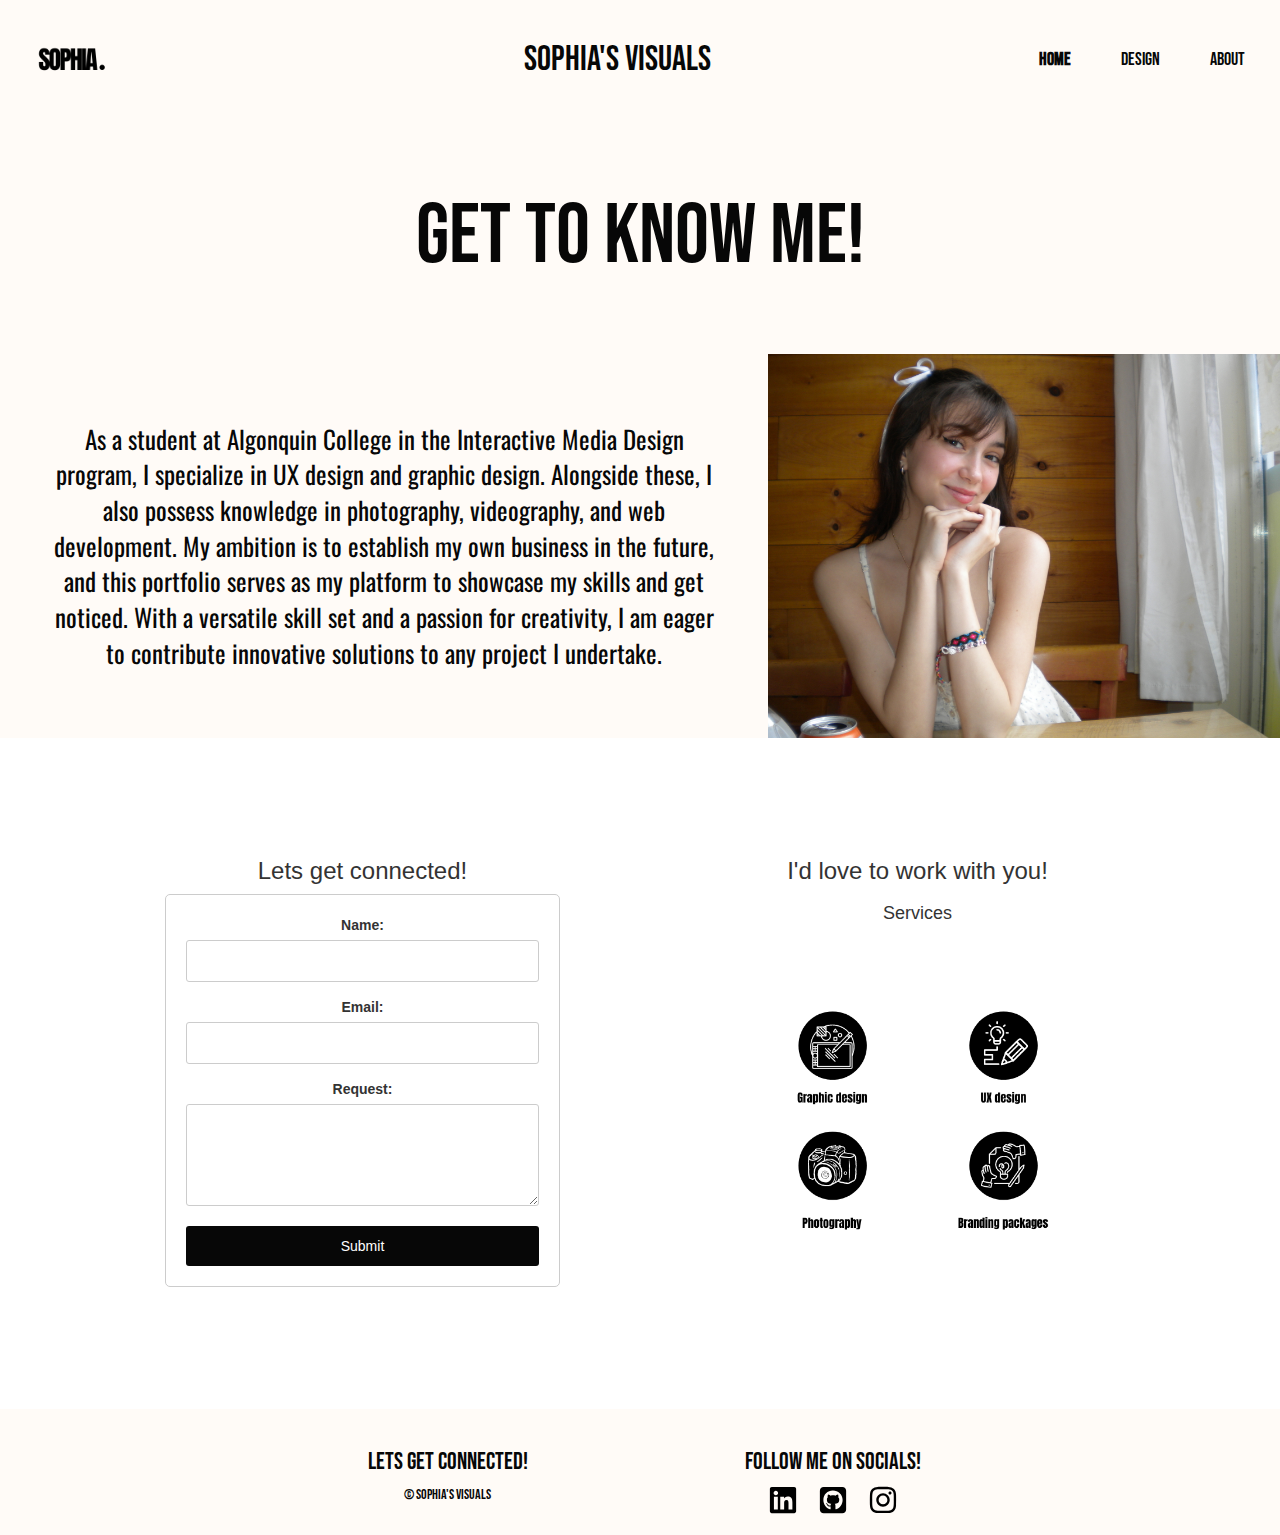
==== about.html @ 2940ab58 "commits changes" ====
<!DOCTYPE html>
<html lang="en">

<head>
    <meta charset="UTF-8">
    <meta name="viewport" content="width=device-width, initial-scale=1.0">
    <title>Home</title>
    <!-- Bootstrap CSS-->
    <link href="https://cdn.jsdelivr.net/npm/bootstrap@5.3.3/dist/css/bootstrap.min.css" rel="stylesheet"
        integrity="sha384-QWTKZyjpPEjISv5WaRU9OFeRpok6YctnYmDr5pNlyT2bRjXh0JMhjY6hW+ALEwIH" crossorigin="anonymous">
    <!-- Icon CSS -->
    <link rel="stylesheet" href="https://cdn.jsdelivr.net/npm/bootstrap-icons@1.11.3/font/bootstrap-icons.min.css">
    <!-- GOOGLE FONT  -->
    <link rel="preconnect" href="https://fonts.googleapis.com">
    <link rel="preconnect" href="https://fonts.gstatic.com" crossorigin>
    <link href="https://fonts.googleapis.com/css2?family=Bebas+Neue&display=swap" rel="stylesheet">

    <link rel="preconnect" href="https://fonts.googleapis.com">
    <link rel="preconnect" href="https://fonts.gstatic.com" crossorigin>
    <link href="https://fonts.googleapis.com/css2?family=Oswald:wght@200..700&display=swap" rel="stylesheet">
    <!-- Custom CSS -->
    <link rel="stylesheet" href="./css/main.css">
    <!-- TESTIMONIALS CSS -->
    <link rel="stylesheet" href="https://maxcdn.bootstrapcdn.com/font-awesome/4.7.0/css/font-awesome.min.css">
    <link rel="stylesheet" href="https://maxcdn.bootstrapcdn.com/bootstrap/3.3.7/css/bootstrap.min.css">
</head>

<body>
    <!-- NAVIGATION -->
    <header>
        <div class="header-container">
            <div class="logo">
                <img src="images/Sophialogo.png" alt="Sophia's Visuals logo">
            </div>
            <div class="title">SOPHIA'S VISUALS</div>
            <ul class="nav">
                <li class="nav-item">
                    <a class="nav-link active" aria-current="page" href="index.html">Home</a>
                </li>
                <li class="nav-item">
                    <a class="nav-link" href="design.html">Design</a>
                </li>
                <li class="nav-item">
                    <a class="nav-link" href="about.html">About</a>
                </li>
            </ul>
        </div>
    </header>


    <!-- BANNER -->

<main>
    <div class="banner-container">
        <div class="banner-content">
            <h2 class="banner-text">Get to know me!</h2>
        </div>
    </div>

    <div class="banner-container">
        <div class="banner-content">
            <p class="p-desc">As a student at Algonquin College in the Interactive Media Design program, I specialize in UX design and
                graphic design. Alongside these, I also possess knowledge in photography, videography, and web
                development. My ambition is to establish my own business in the future, and this portfolio serves as my
                platform to showcase my skills and get noticed. With a versatile skill set and a passion for creativity,
                I am eager to contribute innovative solutions to any project I undertake.</p>
        </div>
        <div class="banner-img">
            <img src="images/sophia.jpg" alt="photo of sophia">
        </div>
    </div>

    <!-- CONTACT FORM -->
  
    <div class="container">
        <div class="left-align">
            <h3>Lets get connected!</h3>
            <div class="contact-form-container">
                <form class="contact-form" action="#" method="post">
                    <div class="form-group">
                        <label for="name">Name:</label>
                        <input type="text" id="name" name="name" required>
                    </div>
                    <div class="form-group">
                        <label for="email">Email:</label>
                        <input type="email" id="email" name="email" required>
                    </div>
                    <div class="form-group">
                        <label for="request">Request:</label>
                        <textarea id="request" name="request" rows="4" required></textarea>
                    </div>
                    <button type="submit">Submit</button>
                </form>
            </div>
        </div>
        <div class="right-align">
            <h3>I'd love to work with you!</h3>
            <h4>Services</h4>
            <!-- Add your services here -->
            <img src="images/services.png" alt="services">
        </div>
    </div>
    

</main>
    <!-- FOOTER -->
    <footer role="contentinfo">
        <div class="container footer-container">
            <div class="left-section">
                <h3>Lets get Connected!</h3>
                <div class="footer-copyright">
                    <p>&copy; Sophia's Visuals</p>
                </div>
            </div>

            <div class="right-section">
                <h3> Follow me on socials!</h3>
                <div class="footer-social-media-icon">
                    <a href="https://www.linkedin.com/in/sophia-rodriguez-kellett-742884296/" target="_blank"
                        aria-label="Twitter">
                        <img src="images/linkedin.svg" alt="LinkedIn Icon">
                    </a>
                    <a href="https://github.com/kell0787/kell0787.github.io" target="_blank" aria-label="Github sign">
                        <img src="images/square-github.svg" alt="Github Icon">
                    </a>
                    <a href="https://www.instagram.com/visuals.sophia/" target="_blank" aria-label="Instagram">
                        <img src="images/instagram.svg" alt="Instagram icon">
                    </a>
                </div>
            </div>
        </div>
    </footer>
    <script src="https://maxcdn.bootstrapcdn.com/bootstrap/5.1.3/js/bootstrap.bundle.min.js"></script>
    <script src="https://ajax.googleapis.com/ajax/libs/jquery/1.12.4/jquery.min.js"></script>
    <script src="https://maxcdn.bootstrapcdn.com/bootstrap/3.3.7/js/bootstrap.min.js"></script>
---- css/main.css ----
/* GLOBAL STYLES */
.bebas-neue-regular {
    font-family: "Bebas Neue", sans-serif;
    font-weight: 400;
    font-style: normal;
  }
  

  .oswald-font {
    font-family: "Oswald", sans-serif;
    font-optical-sizing: auto;
    font-weight: 300;
    font-style: normal;
  }

  :root {
    --bs-primary: #4A6247;
    --bs-primary-rgb: rgb(74, 98, 71);
    --bs-secondary: #B5C1B3;
    --bs-secondary-rgb: rgb(181, 193, 179);
    --bs-dark:rgb(7, 7, 7);
    --bs-dark-secondary: #4F4F4F;
    --bs-dark-secondary-rgb: #4F4F4F;
    --bs-light:#fff;
    --bs-font: "Bebas Neue", sans-serif;
}


.body {
    font-family: "Bebas Neue", sans-serif; 
}





/************ HOME STYLES ***************/

/* NAVIGATION */
header {
    background-color: #fffbf7; /* Background color for navigation */
    padding: 10px 20px;
}

.header-container {
    display: flex;
    justify-content: space-between;
    align-items: center;
}

.logo img {
    width: 100px; 
    height: auto; /* Maintain aspect ratio */
}

.title {
    color: var(--bs-dark); /* Font color for the title */
    font-size: 35px; 
    align-items: center;
    margin-left: 110px;
    font-family: "Bebas Neue", sans-serif;
}

.nav {
    list-style-type: none;
    margin: 0;
    padding: 0;
    display: flex;
    font-family: "Bebas Neue", sans-serif;
   
}

.nav-item {
    margin-left: 20px;
    
}

.nav-link {
    color: var(--bs-dark); /* Font color for navigation links */
    text-decoration: none;
    font-size: 18px; 
}

.nav-link:hover {
    text-decoration: underline;
    color: var(--bs-primary);
}

.nav-link.active {
    font-weight: bold;
}

/* BANNER */

.banner-container {
    display: flex;
    justify-content: center;
    position: relative;
    overflow: hidden;
    background-color: #fffbf7; /* Background color */
    color: var(--bs-dark); /* Text color */
    text-align: center;
    font-family: "Bebas Neue", sans-serif;
}

.button-container {
    text-align: center;
}

.banner-content {
    padding: 50px;
    position: relative;
    z-index: 1;
}

.banner-content h2 {
    font-size: 85px;
    margin-bottom: 20px;
    
}

.banner-content h3 {
    font-size: 40px;
    margin-bottom: 30px;
   
}

.banner-image {
    position: absolute;
    top: 0;
    right: 0;
    width: 40%; /* Adjust image width */
    z-index: 0;
}


.banner-text {
    text-align: center;
}

.main-container {
    display: flex;
    justify-content: center;
    align-items: center; /* To vertically center the container */
    min-height: 100vh; /* Ensure the container takes up the full height of the viewport */
}

.banner-container {
    text-align: center;
}
/* PROJECTS  */

.title-projects {
    text-align: center;
    color: var(--bs-dark);
    font-family: var(--bs-font);
    font-size: 55px;
    padding-top:100px;
}

.project-container {
    display: flex;
    flex-wrap: wrap;
    justify-content: center;
}

.project {
    margin: 20px;
    text-align: center;
    position: relative;
    overflow: hidden;
}

.project img {
    display: block;
    margin: 0 auto;
    width: 200px; /* Adjust image width as needed */
    transition: transform 0.3s ease;
}

.project img:hover {
    transform: scale(1.1); /* Adjust the scale factor for the zoom effect */
}

.project h4 {
    margin-top: 10px;
    color: var(--bs-dark);
    font-family: var(--bs-font);
}

/* btn */



.medium-button {
    background-color: var(--bs-dark); /* Button background color */
    color: #ffffff; /* Button text color */
    border: none;
    border-radius: 5px;
    padding: 10px 20px;
    font-size: 16px;
    cursor: pointer;
    transition: background-color 0.3s ease;
    font-family: var(--bs-font);
    text-decoration: none;
}

.medium-button:hover {
    background-color: var(--bs-secondary); /* Button background color on hover */
    text-decoration: none;
    color: var(--bs-light);
}





/* TESTIMONIALS */

.testimonial-title {
    color: var(--bs-dark);
    font-size: 55px;
    font-weight: 300;
    text-align: center;
    text-transform: uppercase;
    position: relative;
    margin: 30px 0 70px;
    font-family: var(--bs-font);
    padding-top: 50px;
   
}
 



/* FOOTER */
footer {
    background-color: #fffbf7; /* Background color for the footer */
    color: var(--bs-dark); /* Text color for the footer */
    padding: 20px 0; 
    text-align: center; /* Align text to the center */ 
}

.footer-container {
    display: flex;
    justify-content: space-between;
    max-width: 800px; 
    margin: 0 auto; /* Center the footer container */
    font-family: "Bebas Neue", sans-serif;
}

.left-section,
.right-section {
    flex: 1; /* Equal width for both sections */
}


.footer-social-media-icon {
    display: flex;
    justify-content: center;
}

.footer-social-media-icon a {
    margin: 0 10px; 
}

.footer-social-media-icon img {
    width: 30px; 
    height: 30px; 
}





/************** DESIGN PAGE *************/

.text-center {
    text-align: center;
    font-family: var(--bs-font);
    padding-top: 50px;
}

.image-gallery {
    display: flex;
    flex-wrap: wrap;
    justify-content: center;
    gap: 20px; /* Adjust the gap between images */
}

.image-container {
    position: relative;
    width: 50rem; /* Adjust the width of each image */
    height: auto;
    overflow: hidden;
}

.image-container img {
    width: 100%;
    height: auto;
    transition: opacity 0.3s ease;
}

.image-overlay {
    position: absolute;
    top: 0;
    left: 0;
    width: 100%;
    height: 100%;
    background-color: rgba(0, 0, 0, 0.5); /* Adjust the overlay color and opacity */
    display: flex;
    justify-content: center;
    align-items: center;
    opacity: 0;
    transition: opacity 0.3s ease;
}

.image-overlay p {
    color: white;
    text-align: center;
    font-size: 20px; 
}

.image-container:hover .image-overlay {
    opacity: 1;
}


/*************** ABOUT ME PAGE ******************/

.p-desc {
  font-family: "Oswald", sans-serif;
  font-size: 25px;
}

.banner-container {
    display: flex;
    align-items: center;
}

.banner-content {
    width: 60%;
    text-align: center;
}

.banner-img {
    width: 40%;
    text-align: right; /* Align the image to the right */
}

.banner-content p {
    margin: 0;
    
}

.banner-img img {
    max-width: 100%;
    height: auto;
    max-height: 400px; /* Set a maximum height for the image */
    margin-right: 200px;
}


@media (max-width: 768px) {
    .banner-container {
        flex-direction: column;
    }

    .banner-img {
        width: 100%;
        text-align: center; /* Center-align the image on smaller screens */
        margin-top: 20px; /* Add some spacing between the text and image */
        margin-right: px;
    }
}


/* contact form */
.container {
    display: flex;
}

.left-align,
.right-align {
    text-align: center;
    width: 50%;
    padding: 80px;
}

.right-align {
    padding-top: 100px;
    display: flex;
    flex-direction: column;
    justify-content: center;
  
   
}

.contact-form {
    border: 1px solid #ccc;
    border-radius: 5px;
    padding: 20px;
    
}

.left-align {
    padding-top: 100px;
    align-items: center;
}

.form-group {
    margin-bottom: 20px;
}

.form-group label {
    display: block;
    font-weight: bold;
}

.form-group input,
.form-group textarea {
    width: 100%;
    padding: 10px;
    border: 1px solid #ccc;
    border-radius: 3px;
    box-sizing: border-box;
}

button[type="submit"] {
    width: 100%;
    padding: 10px;
    background-color: var(--bs-dark);
    color: #fff;
    border: none;
    border-radius: 3px;
    cursor: pointer;
    transition: background-color 0.3s ease;
}

button[type="submit"]:hover {
    background-color: var(--bs-dark-secondary-rgb);
}
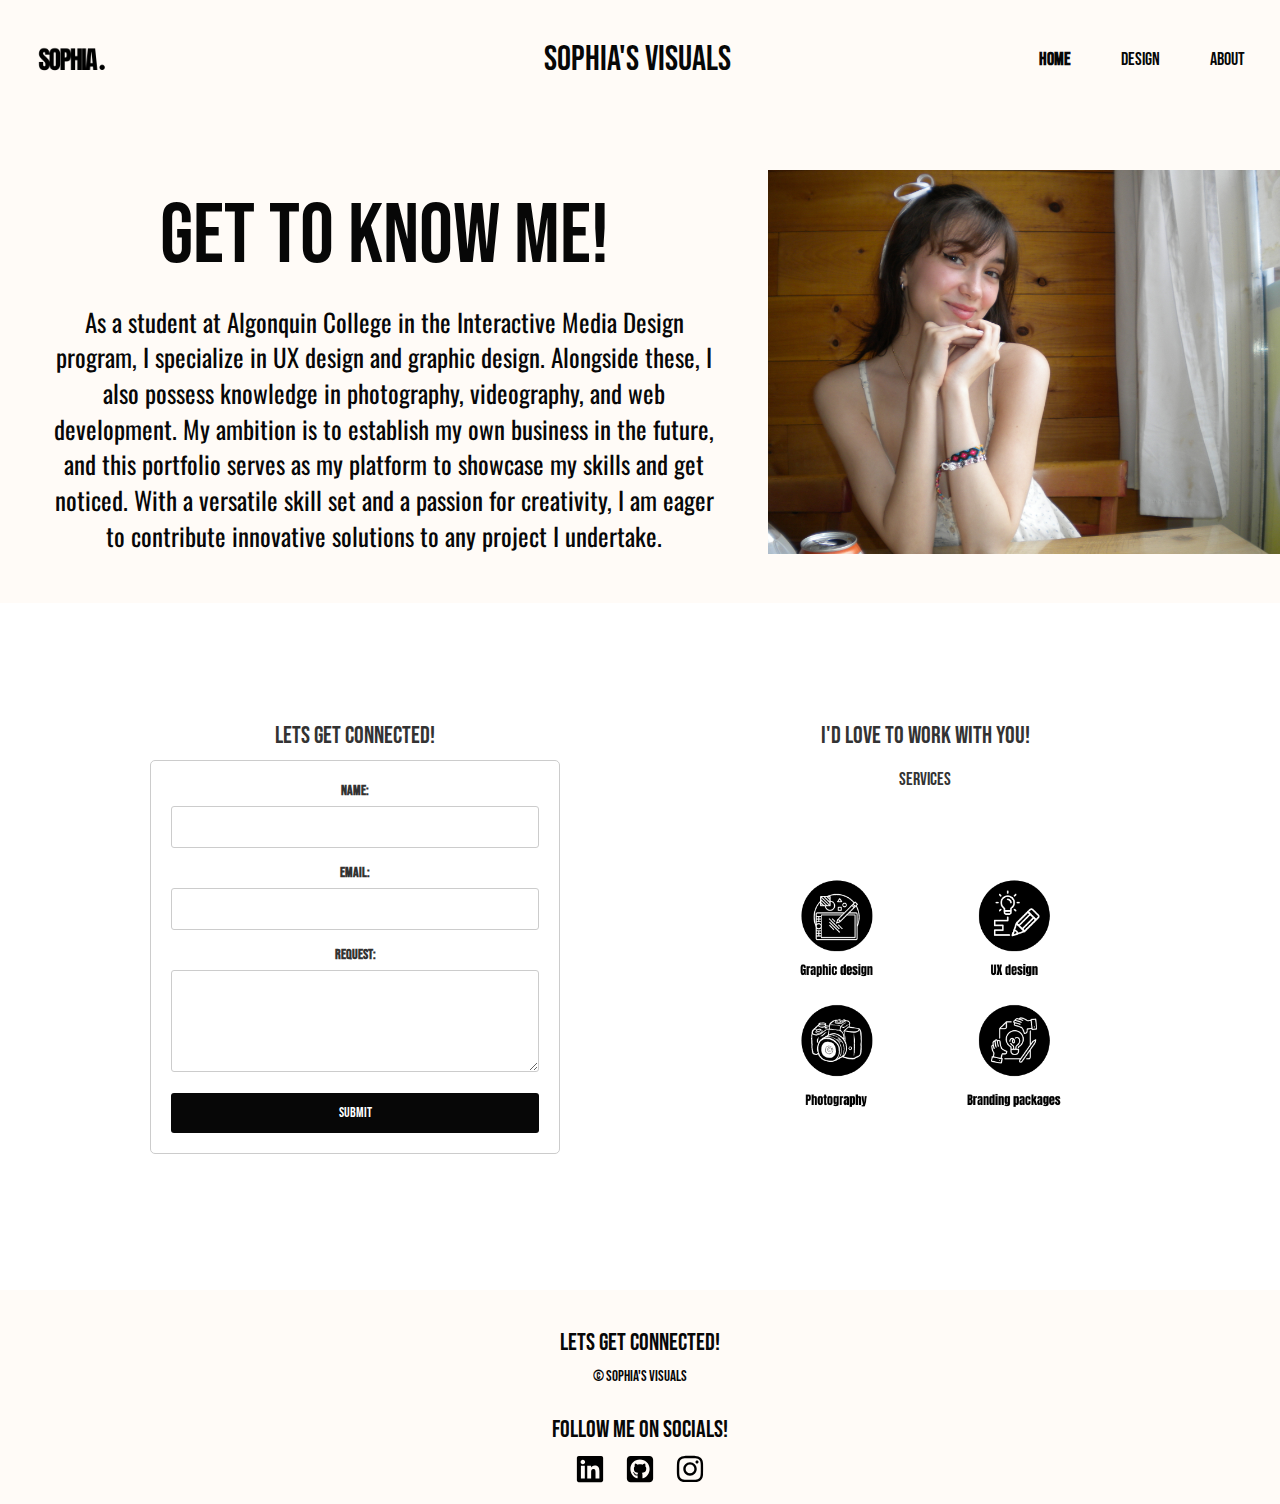
==== commit 4cbfd56d: "makes final changes" ====
--- a/about.html
+++ b/about.html
@@ -23,86 +23,106 @@
     <!-- TESTIMONIALS CSS -->
     <link rel="stylesheet" href="https://maxcdn.bootstrapcdn.com/font-awesome/4.7.0/css/font-awesome.min.css">
     <link rel="stylesheet" href="https://maxcdn.bootstrapcdn.com/bootstrap/3.3.7/css/bootstrap.min.css">
+    <style>
+        .skip-link {
+            position: absolute;
+            top: -40px;
+            left: 10px;
+            background-color: #333;
+            color: #fff;
+            padding: 10px;
+            z-index: 999;
+            text-decoration: none;
+        }
+
+        .skip-link:focus {
+            top: 0;
+        }
+
+        .skip-link:hover {
+            background-color: #555;
+        }
+    </style>
 </head>
 
 <body>
+    <a href="#main-content" class="skip-link">Skip to main content</a>
+
     <!-- NAVIGATION -->
     <header>
-        <div class="header-container">
-            <div class="logo">
-                <img src="images/Sophialogo.png" alt="Sophia's Visuals logo">
+        <nav role="navigation">
+            <div class="header-container">
+                <div class="logo">
+                    <img src="images/Sophialogo.png" alt="Sophia's Visuals logo">
+                </div>
+                <div class="title">SOPHIA'S VISUALS</div>
+                <ul class="nav">
+                    <li class="nav-item">
+                        <a class="nav-link active" aria-current="page" href="index.html">Home</a>
+                    </li>
+                    <li class="nav-item">
+                        <a class="nav-link" href="design.html">Design</a>
+                    </li>
+                    <li class="nav-item">
+                        <a class="nav-link" href="about.html">About</a>
+                    </li>
+                </ul>
             </div>
-            <div class="title">SOPHIA'S VISUALS</div>
-            <ul class="nav">
-                <li class="nav-item">
-                    <a class="nav-link active" aria-current="page" href="index.html">Home</a>
-                </li>
-                <li class="nav-item">
-                    <a class="nav-link" href="design.html">Design</a>
-                </li>
-                <li class="nav-item">
-                    <a class="nav-link" href="about.html">About</a>
-                </li>
-            </ul>
-        </div>
+        </nav>
     </header>
 
+    <!-- BANNER -->
+    <main id="main-content">
+        <section>
+            <div class="banner-container">
+                <div class="banner-content">
+                    <h2 class="banner-text">Get to know me!</h2>
+                    <p class="p-desc">As a student at Algonquin College in the Interactive Media Design program, I
+                        specialize in UX design and graphic design. Alongside these, I also possess knowledge in
+                        photography, videography, and web development. My ambition is to establish my own business in
+                        the future, and this portfolio serves as my platform to showcase my skills and get noticed. With
+                        a versatile skill set and a passion for creativity, I am eager to contribute innovative
+                        solutions to any project I undertake.</p>
+                </div>
+                <div class="banner-img">
+                    <img src="images/sophia.jpg" alt="photo of sophia">
+                </div>
+            </div>
+        </section>
 
-    <!-- BANNER -->
+        <!-- CONTACT FORM -->
+        <section>
+            <div class="container">
+                <div class="left-align">
+                    <h3>Lets get connected!</h3>
+                    <div class="contact-form-container">
+                        <form class="contact-form" action="#" method="post">
+                            <div class="form-group">
+                                <label for="name">Name:</label>
+                                <input type="text" id="name" name="name" required>
+                            </div>
+                            <div class="form-group">
+                                <label for="email">Email:</label>
+                                <input type="email" id="email" name="email" required>
+                            </div>
+                            <div class="form-group">
+                                <label for="request">Request:</label>
+                                <textarea id="request" name="request" rows="4" required></textarea>
+                            </div>
+                            <button type="submit">Submit</button>
+                        </form>
+                    </div>
+                </div>
+                <div class="right-align">
+                    <h3>I'd love to work with you!</h3>
+                    <h4>Services</h4>
+                    <!-- Add your services here -->
+                    <img src="images/services.png" alt="services">
+                </div>
+            </div>
+        </section>
+    </main>
 
-<main>
-    <div class="banner-container">
-        <div class="banner-content">
-            <h2 class="banner-text">Get to know me!</h2>
-        </div>
-    </div>
-
-    <div class="banner-container">
-        <div class="banner-content">
-            <p class="p-desc">As a student at Algonquin College in the Interactive Media Design program, I specialize in UX design and
-                graphic design. Alongside these, I also possess knowledge in photography, videography, and web
-                development. My ambition is to establish my own business in the future, and this portfolio serves as my
-                platform to showcase my skills and get noticed. With a versatile skill set and a passion for creativity,
-                I am eager to contribute innovative solutions to any project I undertake.</p>
-        </div>
-        <div class="banner-img">
-            <img src="images/sophia.jpg" alt="photo of sophia">
-        </div>
-    </div>
-
-    <!-- CONTACT FORM -->
-  
-    <div class="container">
-        <div class="left-align">
-            <h3>Lets get connected!</h3>
-            <div class="contact-form-container">
-                <form class="contact-form" action="#" method="post">
-                    <div class="form-group">
-                        <label for="name">Name:</label>
-                        <input type="text" id="name" name="name" required>
-                    </div>
-                    <div class="form-group">
-                        <label for="email">Email:</label>
-                        <input type="email" id="email" name="email" required>
-                    </div>
-                    <div class="form-group">
-                        <label for="request">Request:</label>
-                        <textarea id="request" name="request" rows="4" required></textarea>
-                    </div>
-                    <button type="submit">Submit</button>
-                </form>
-            </div>
-        </div>
-        <div class="right-align">
-            <h3>I'd love to work with you!</h3>
-            <h4>Services</h4>
-            <!-- Add your services here -->
-            <img src="images/services.png" alt="services">
-        </div>
-    </div>
-    
-
-</main>
     <!-- FOOTER -->
     <footer role="contentinfo">
         <div class="container footer-container">
@@ -130,6 +150,10 @@
             </div>
         </div>
     </footer>
+
     <script src="https://maxcdn.bootstrapcdn.com/bootstrap/5.1.3/js/bootstrap.bundle.min.js"></script>
     <script src="https://ajax.googleapis.com/ajax/libs/jquery/1.12.4/jquery.min.js"></script>
-    <script src="https://maxcdn.bootstrapcdn.com/bootstrap/3.3.7/js/bootstrap.min.js"></script>+    <script src="https://maxcdn.bootstrapcdn.com/bootstrap/3.3.7/js/bootstrap.min.js"></script>
+</body>
+
+</html>
--- a/css/main.css
+++ b/css/main.css
@@ -31,8 +31,51 @@
     font-family: "Bebas Neue", sans-serif; 
 }
 
-
-
+h1 {
+    font-size: 4.5rem;
+}
+
+h2 {
+    font-size: 3.375rem;
+    line-height: normal;
+}
+
+h3 {
+    font-size: 2.25rem;
+}
+
+h4 {
+    font-size: 1.5rem;
+}
+
+h5 {
+    font-size: 1rem;
+    line-height: normal;
+}
+
+p {
+    font-size: 1.5rem;
+}
+
+.container {
+    max-width: 1200px;
+    margin: 0 auto;
+    /* ^ this makes it center */
+}
+
+.skip-link {
+    position: absolute;
+    top: -40px;
+    left: 0;
+    background-color: #333;
+    color: #fff;
+    padding: 10px;
+    z-index: 999;
+}
+
+.skip-link:focus {
+    top: 0;
+}
 
 
 /************ HOME STYLES ***************/
@@ -57,8 +100,8 @@
 .title {
     color: var(--bs-dark); /* Font color for the title */
     font-size: 35px; 
-    align-items: center;
-    margin-left: 110px;
+    text-align: center;
+    margin-left: 150px;
     font-family: "Bebas Neue", sans-serif;
 }
 
@@ -175,7 +218,7 @@
 .project img {
     display: block;
     margin: 0 auto;
-    width: 200px; /* Adjust image width as needed */
+    width: 200px; 
     transition: transform 0.3s ease;
 }
 
@@ -386,6 +429,7 @@
     text-align: center;
     width: 50%;
     padding: 80px;
+    font-family: var(--bs-font);
 }
 
 .right-align {
@@ -440,4 +484,197 @@
 
 button[type="submit"]:hover {
     background-color: var(--bs-dark-secondary-rgb);
-}+}
+
+
+
+header, main, footer {
+    outline: var(--bs-light);
+}
+
+
+/************** MOBILE STYLES ****************/
+
+/* HOME PAGE */
+@media (max-width: 768px) {
+    /* Adjustments for header */
+    .nav {
+        flex-direction: column;
+    }
+
+    .nav-item {
+        margin-bottom: 10px;
+    }
+
+    /* Adjustments for hero area */
+    .banner-content {
+        text-align: center;
+    }
+
+    /* Adjustments for recent projects */
+    .project-container {
+        display: flex;
+        flex-wrap: wrap;
+        justify-content: center;
+    }
+
+    .project {
+        margin: 10px;
+    }
+
+    /* Adjustments for testimonials */
+    .testimonial {
+        padding: 0;
+    }
+
+    .carousel .media img {
+        width: 60px;
+        height: 60px;
+    }
+
+    .carousel .testimonial::before {
+        left: 0;
+        top: -20px;
+    }
+
+    .carousel-indicators {
+        bottom: -20px;
+    }
+}
+
+
+/* DESIGN PAGE */
+
+   
+    /* Adjustments for banner */
+    .banner-text {
+        font-size: 24px;
+    }
+
+    /* Adjustments for image gallery */
+    .image-gallery {
+        display: flex;
+        flex-wrap: wrap;
+        justify-content: center;
+    }
+
+    .image-container {
+        width: 45%;
+        margin: 10px;
+    }
+
+    .image-container img {
+        width: 100%;
+        height: auto;
+    }
+
+    .image-overlay {
+        font-size: 14px;
+    }
+
+    /* Adjustments for footer */
+    .footer-container {
+        flex-direction: column;
+        align-items: center;
+        text-align: center;
+    }
+
+    .footer-section {
+        margin-bottom: 20px;
+    }
+
+/* ABOUT PAGE */
+/* Custom CSS for mobile devices */
+@media (max-width: 768px) {
+   
+  
+
+    /* Adjustments for banner */
+    .banner-container {
+        flex-direction: column-reverse;
+    }
+
+    .banner-content {
+        text-align: center;
+    }
+
+    .banner-img {
+        text-align: center;
+    }
+
+    .banner-img img {
+        max-width: 100%;
+        height: auto;
+        margin-left: 20px ;
+    }
+
+    /* Adjustments for main content sections */
+    .container {
+        display: flex;
+        flex-direction: column;
+        align-items: center;
+    }
+
+    .left-align,
+    .right-align {
+        width: 100%;
+        text-align: center;
+    }
+
+    .contact-form-container {
+        margin-bottom: 20px;
+    }
+
+    /* Adjustments for footer */
+    .footer-container {
+        flex-direction: column;
+        align-items: center;
+        text-align: center;
+    }
+
+    .footer-section {
+        margin-bottom: 20px;
+    }
+
+    /* Adjustments for contact form */
+    .contact-form input,
+    .contact-form textarea {
+        width: 100%;
+        margin-bottom: 10px;
+        padding: 8px;
+        box-sizing: border-box;
+    }
+
+    .contact-form button {
+        width: 100%;
+        padding: 10px;
+        background-color: #333;
+        color: #fff;
+        border: none;
+        cursor: pointer;
+        transition: background-color 0.3s;
+    }
+
+    .contact-form button:hover {
+        background-color: #555;
+    }
+
+    /* Compact text */
+    h2,
+    h3,
+    h4,
+    p {
+        font-size: 10px; 
+        line-height: 1.4; 
+    }
+
+    .title {
+        color: var(--bs-dark); /* Font color for the title */
+        font-size: 35px; 
+     
+      margin-right: 100px;
+        font-family: "Bebas Neue", sans-serif;
+    }
+}
+
+
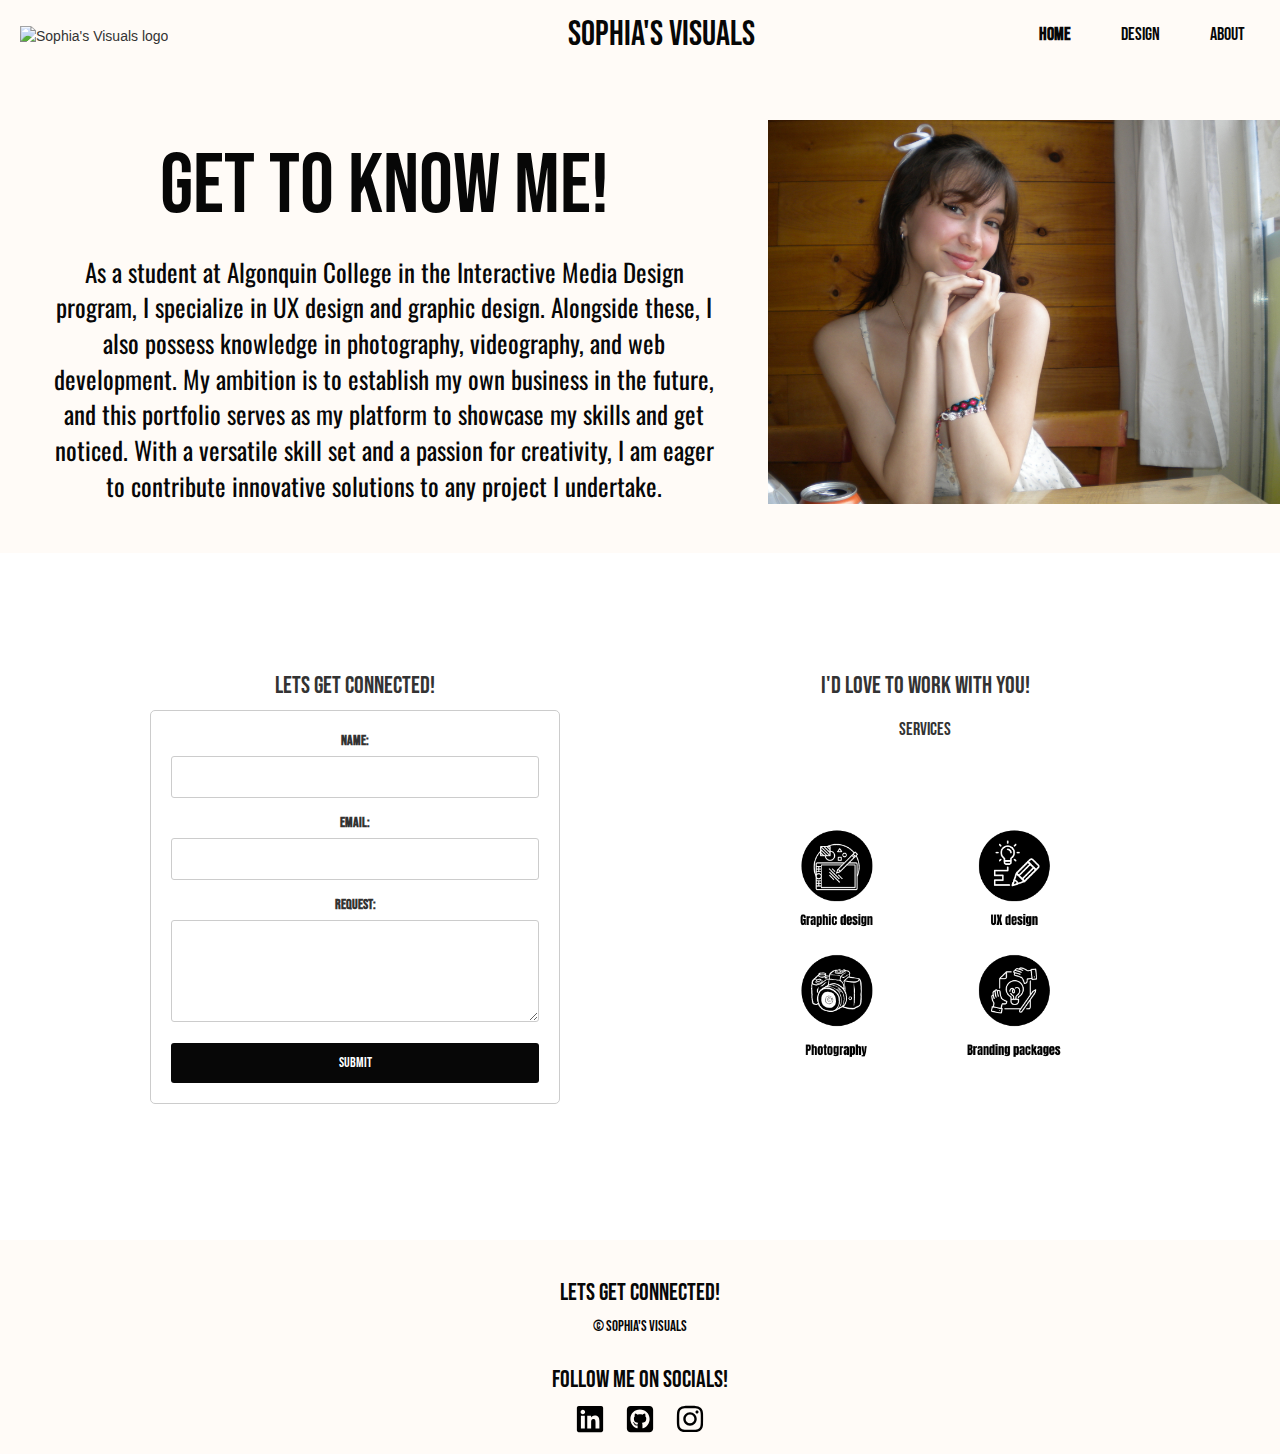
==== commit 74e113ae: "changes uppercase to lowercase" ====
--- a/about.html
+++ b/about.html
@@ -53,7 +53,7 @@
         <nav role="navigation">
             <div class="header-container">
                 <div class="logo">
-                    <img src="images/Sophialogo.png" alt="Sophia's Visuals logo">
+                    <img src="images/sophialogo.png" alt="Sophia's Visuals logo">
                 </div>
                 <div class="title">SOPHIA'S VISUALS</div>
                 <ul class="nav">
